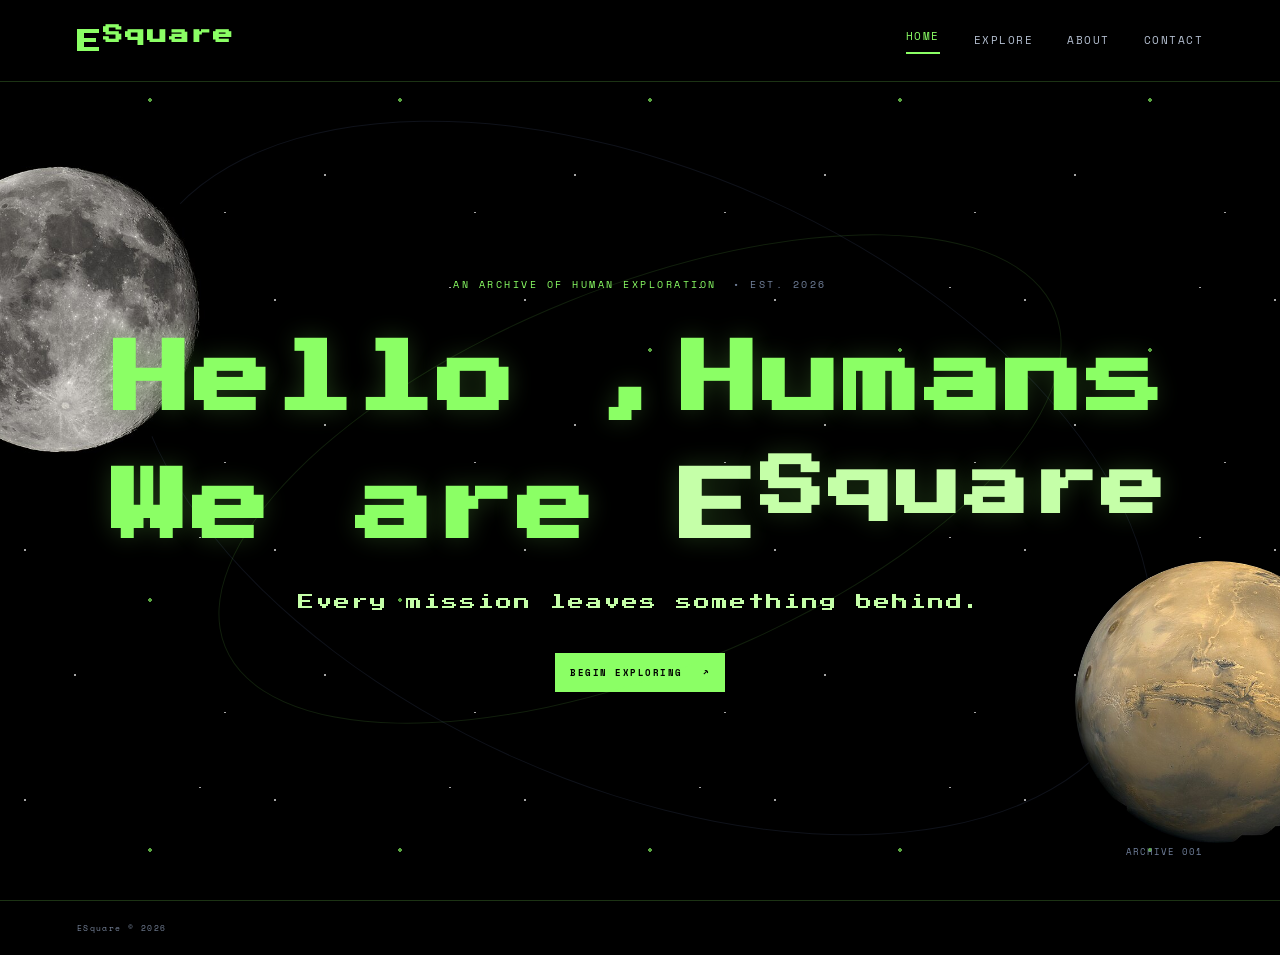
==== index.html @ 8ced9361 "esquare most" ====
<!DOCTYPE html>
<html lang="en">

<head>
  <meta charset="UTF-8">
  <meta name="viewport" content="width=device-width, initial-scale=1.0">
  <meta name="description"
    content="The Last Footprint — stories of the machines humanity left across the solar system.">
  <title>ESquare</title>
  <link rel="stylesheet" href="style.css">
  <script defer src="script.js"></script>
</head>

<body class="home-page">
  <div class="stars" aria-hidden="true"></div>
  <header class="site-header">
    <a class="brand" href="index.html" aria-label="The Last Footprint home"><span
        class="brand-mark">E<sup>Square</sup></span></a>
    <button class="menu-toggle" aria-label="Toggle navigation" aria-expanded="false">☰</button>
    <nav class="nav-links">
      <a class="active" href="index.html">Home</a><a href="explore.html">Explore</a><a href="about.html">About</a><a
        href="contact.html">Contact</a>
    </nav>
  </header>
  <main class="hero">
    <div class="hero-orbit orbit-one"></div>
    <div class="hero-orbit orbit-two"></div>
    <div class="planet planet-moon" aria-hidden="true"></div>
    <div class="planet planet-mars" aria-hidden="true"></div>
    <p class="eyebrow">AN ARCHIVE OF HUMAN EXPLORATION <span>• EST. 2026</span></p>
    <h1 class="pixel-title">Hello ,Humans<br>We are <span>E<sup>Square</sup></span></h1>
    <p class="hero-subtitle">Every mission leaves something behind.</p>
    <br>
    <a class="button button-primary" href="explore.html">BEGIN EXPLORING <span>↗</span></a>
    
    <div class="hero-coordinates">ARCHIVE 001 </div>
  </main>
  
  <footer class="site-footer"><span>ESquare © 2026</span></footer>
</body>

</html>
---- style.css ----
@import url('https://fonts.googleapis.com/css2?family=Press+Start+2P&family=Space+Mono:wght@400;700&display=swap');

/* =====================================
   1. GLOBAL SETTINGS
===================================== */

:root {
    --bg: #000;
    --panel: #050505;
    --green: #8BFF65;
    --mint: #C5FFA8;
    --text: #F2F2F2;
    --muted: #888;
    --line: rgba(139, 255, 101, 0.25);

    --mono: 'Space Mono', monospace;
    --pixel: 'Press Start 2P', cursive;
}

* {
    box-sizing: border-box;
}

html {
    scroll-behavior: smooth;
}

body {
    margin: 0;
    isolation: isolate;
    overflow-x: hidden;

    background: var(--bg);
    color: var(--text);

    font-family: var(--mono);
    font-size: 14px;
    line-height: 1.75;
}

a {
    color: inherit;
    text-decoration: none;
}

img {
    max-width: 100%;
}

button,
input,
textarea {
    max-width: 100%;
}


/* =====================================
   2. BACKGROUND AND STARS
===================================== */

.stars,
.space-background {
    position: fixed;
    inset: 0;
    pointer-events: none;
}

.space-background {
    z-index: -2;
    background: #000 url("images/space-bg.png") center / cover no-repeat;
}

.stars {
    z-index: -1;
    background-image:
        radial-gradient(1px 1px at 10% 20%, #fff 98%, transparent),
        radial-gradient(1px 1px at 30% 70%, #fff 98%, transparent),
        radial-gradient(2px 2px at 60% 40%, var(--green) 98%, transparent),
        radial-gradient(1px 1px at 80% 15%, #fff 98%, transparent),
        radial-gradient(1px 1px at 90% 85%, #fff 98%, transparent);
    background-size: 250px 250px;
    opacity: 0.65;
}


/* =====================================
   3. HEADER AND NAVIGATION
===================================== */

.site-header {
    position: relative;
    z-index: 5;

    display: flex;
    align-items: center;
    justify-content: space-between;

    height: 82px;
    padding: 0 clamp(22px, 6vw, 90px);

    background: #000;
    border-bottom: 1px solid rgba(139, 255, 101, 0.2);
}

.brand {
    font-family: var(--pixel);
    font-size: 18px;
    font-weight: 800;
    letter-spacing: 2px;
}

.brand-mark,
.brand-dot {
    color: var(--green);
}

.brand-mark {
    margin-right: 7px;
    font-size: 24px;
}

.nav-links {
    display: flex;
    align-items: center;
    gap: 34px;
}

.nav-links a {
    color: #b4bfd0;
    font-size: 11px;
    letter-spacing: 1.5px;
    text-transform: uppercase;
    transition: 0.2s;
}

.nav-links a:hover,
.nav-links a.active {
    color: var(--green);
}

.nav-links a.active::after {
    display: block;
    height: 2px;
    margin-top: 6px;

    background: var(--green);
    content: "";
}

.menu-toggle {
    display: none;
    padding: 4px 10px;

    background: none;
    border: 1px solid var(--line);
    color: var(--green);

    font-size: 22px;
    cursor: pointer;
}


/* =====================================
   4. TYPOGRAPHY
===================================== */

.pixel-title {
    position: relative;
    z-index: 1;

    margin: 20px 0;

    color: var(--green);
    font-family: var(--pixel);
    font-size: clamp(32px, 6.5vw, 78px);
    font-weight: 800;
    line-height: 1.5;
    letter-spacing: 0.04em;

    text-shadow: 0 0 24px rgba(139, 255, 101, 0.2);
}

.pixel-title span {
    color: var(--mint);
}

.small-title {
    font-size: clamp(30px, 5vw, 54px);
}

.eyebrow {
    color: var(--green);
    font-size: 10px;
    letter-spacing: 2.5px;
    text-transform: uppercase;
}

.eyebrow span {
    margin-left: 8px;
    color: #72819b;
}

.lead {
    max-width: 580px;
    margin: 15px auto;

    color: #aeb9ca;
    font-size: 13px;
}

.page-heading {
    margin-bottom: 58px;
    text-align: center;
}

.page-heading .small-title,
.page-heading .lead {
    margin-right: auto;
    margin-left: auto;
}


/* =====================================
   5. BUTTONS
===================================== */

.button {
    display: inline-flex;
    align-items: center;
    justify-content: center;
    gap: 20px;

    padding: 13px 20px;

    border: 1px solid var(--green);

    font: 700 11px var(--mono);
    letter-spacing: 1.5px;

    cursor: pointer;
    transition: 0.25s;
}

.button-primary {
    background: var(--green);
    color: #000;
}

.button-primary:hover {
    background: var(--mint);
    transform: translateY(-3px);
}

.button-outline {
    padding: 12px;

    background: transparent;
    color: var(--green);
    font-size: 9px;
}

.button-outline:hover {
    background: var(--green);
    color: #000;
}


/* =====================================
   6. HOME PAGE / HERO
===================================== */

.hero {
    position: relative;

    display: flex;
    flex-direction: column;
    align-items: center;
    justify-content: center;

    min-height: calc(100vh - 82px);
    padding: 80px 20px 105px;

    overflow: hidden;
    text-align: center;
}

.hero-subtitle {
    margin: 0 0 12px;

    color: var(--mint);
    font-family: var(--pixel);
    font-size: clamp(11px, 1.7vw, 16px);
    letter-spacing: 2px;
}

.hero-copy {
    max-width: 510px;
    margin: 0 auto 28px;

    color: #aab5c9;
    font-size: 13px;
}

.planet {
    position: absolute;
    z-index: 0;

    border-radius: 50%;

    background-position: center;
    background-repeat: no-repeat;
    background-size: cover;

    opacity: 1;
}

.planet-moon {
    top: 8%;
    left: -8%;

    width: clamp(140px, 25vw, 330px);
    height: clamp(140px, 25vw, 330px);

    background-image: url("moonBg.jpg");
}

.planet-mars {
    right: -6%;
    bottom: 7%;

    width: clamp(130px, 22vw, 290px);
    height: clamp(130px, 22vw, 290px);

    background-image: url("MarsBG.jpeg");
}

.hero-orbit {
    position: absolute;

    width: 70vw;
    height: 30vw;

    border: 1px solid rgba(139, 255, 101, 0.12);
    border-radius: 50%;

    transform: rotate(-22deg);
    pointer-events: none;
}

.orbit-two {
    width: 85vw;
    height: 48vw;

    border-color: rgba(148, 174, 255, 0.1);
    transform: rotate(24deg);
}





.hero-coordinates {
    position: absolute;
    right: 6%;
    bottom: 40px;

    color: #71809c;
    font-size: 9px;
    letter-spacing: 1px;
}




/* =====================================
   7. GENERAL PAGE LAYOUT
===================================== */

.page-shell {
    width: min(1120px, 88%);
    min-height: calc(100vh - 150px);

    margin: 0 auto;
    padding: 82px 0 100px;
}


/* =====================================
   8. EXPLORE PAGE
===================================== */

.filter-row {
    display: flex;
    justify-content: space-between;

    margin-bottom: 22px;
    padding: 12px 0;

    border-bottom: 1px solid var(--line);

    color: #aab5c8;
    font-size: 9px;
    letter-spacing: 2px;
}

.filter-status {
    color: var(--green);
}

.filter-status i {
    display: inline-block;

    width: 6px;
    height: 6px;
    margin-left: 8px;

    border-radius: 50%;
    background: var(--green);
    box-shadow: 0 0 10px var(--green);
}

.destination-grid {
    display: grid;
    grid-template-columns: repeat(3, 1fr);
    gap: 16px;
}

.destination-card {
    position: relative;

    display: flex;
    flex-direction: column;
    justify-content: flex-end;

    min-height: 260px;
    padding: 22px;

    overflow: hidden;

    border: 1px solid rgba(255, 255, 255, 0.2);
    background: #050505;

    transition: 0.3s;
}

.destination-card::before {
    position: absolute;
    top: 24px;
    right: -32px;

    width: 170px;
    height: 170px;

    border-radius: 50%;

    background-position: center;
    background-repeat: no-repeat;
    background-size: cover;

    content: "";
}

.destination-card:hover {
    border-color: var(--green);
    transform: translateY(-6px);
}

.destination-card h2 {
    position: relative;
    z-index: 1;

    margin: 0;

    color: var(--green);
    font: 22px var(--pixel);
    letter-spacing: 2px;
}

.destination-card p {
    position: relative;
    z-index: 1;

    margin: 3px 0 24px;

    color: #d1d9e5;
    font-size: 12px;
}

.card-number,
.card-link {
    position: relative;
    z-index: 1;

    font-size: 9px;
    letter-spacing: 1.5px;
}

.card-number {
    position: absolute;
    top: 20px;
    left: 20px;

    color: #d3dbea;
}

.card-link {
    color: var(--green);
}

/* Destination photographs */

.mars-card::before {
    background-image: url("MarsBG.jpeg");
}

.moon-card::before {
    background-image: url("moonBg.jpg");
}

.saturn-card::before {
    background-image: url("SaturnBg.jpg");
}

.sun-card::before {
    background-image: url("SunBg.jpg");
}

.asteroid-card::before {
    background-image: url("astBg.jpg");
}

.deep-card::before {
    background-image: url("spacebg.jpg");
}

.archive-note {
    margin-top: 35px;

    color: #8592a8;
    font-size: 9px;
    line-height: 2;
    letter-spacing: 1px;
}


/* =====================================
   9. STORY PAGE
===================================== */

.story-shell {
    padding-top: 35px;
}

.back-link {
    color: var(--green);
    font-size: 10px;
    letter-spacing: 1.5px;
}

/* Destination image */

.planet-display {
    position: relative;

    width: 100%;
    height: 380px;
    margin: 25px 0 45px;

    overflow: hidden;

    background: #000;
    border: 1px solid var(--line);
}

.planet-display img {
    display: block;

    width: 100%;
    height: 100%;

    object-fit: cover;
    object-position: center;
}

.planet-overlay {
    position: absolute;
    z-index: 2;
    inset: 0;

    display: flex;
    flex-direction: column;
    align-items: center;
    justify-content: center;

    padding: 20px;

    background: linear-gradient(
        to bottom,
        rgba(0, 0, 0, 0.12),
        rgba(0, 0, 0, 0.65)
    );

    text-align: center;
}

.planet-overlay .pixel-title {
    margin: 15px 0;

    font-size: clamp(24px, 5vw, 48px);
    line-height: 1.6;
}

.planet-caption {
    color: var(--mint);
    font-size: 9px;
    letter-spacing: 2px;
}

/* Horizontal story panels */

.story-experience {
    position: relative;

    width: 100%;
    padding: 45px 0 80px;

    overflow: hidden;
}

.story-track {
    display: flex;
    align-items: stretch;
    gap: 45px;

    padding: 25px 8%;

    overflow-x: auto;
    overflow-y: hidden;

    scroll-snap-type: x mandatory;
    scroll-behavior: smooth;
    scrollbar-width: none;

    -webkit-overflow-scrolling: touch;
}

.story-track::-webkit-scrollbar {
    display: none;
}

.story-box {
    display: flex;
    flex-direction: column;
    justify-content: center;

    flex: 0 0 min(70vw, 650px);
    min-height: 340px;
    padding: 35px;

    background: rgba(5, 5, 5, 0.96);
    border: 3px solid #39d353;

    box-shadow:
        0 0 0 4px #080808,
        0 0 0 6px #286d38;

    color: #eee;
    font-family: "Courier New", monospace;

    scroll-snap-align: center;
}

.story-number {
    margin-bottom: 15px;

    color: #39d353;
    font-size: 12px;
    letter-spacing: 3px;
}

.story-box h2 {
    margin: 12px 0 20px;

    color: #39d353;
    font-size: 30px;
    text-transform: uppercase;
}

.story-box p {
    color: #ccc;
    font-size: 15px;
    line-height: 1.9;
}

.story-box blockquote {
    margin: 25px 0;
    padding-left: 18px;

    border-left: 3px solid #39d353;
    color: #39d353;
}

.story-prompt {
    margin-top: 25px;

    color: #39d353;
    font-size: 11px;
    letter-spacing: 2px;
}

.story-box .mission-panel {
    margin-top: 15px;
}

.mission-panel {
    align-self: start;
    padding: 24px;

    border: 1px solid var(--line);
    background: #050505;
}

.mission-panel dl {
    margin: 20px 0 26px;

    color: #ccc;
    line-height: 2;
}

.mission-panel dt {
    margin-top: 17px;

    color: #8290a7;
    font-size: 9px;
    letter-spacing: 1.5px;
}

.mission-panel dd {
    margin: 3px 0;

    color: #e1e8d9;
    font-size: 12px;
}

/* Story navigation */

.story-navigation {
    position: absolute;
    right: 8%;
    bottom: 5px;

    display: flex;
    align-items: center;
    gap: 20px;

    color: #39d353;
    font-family: monospace;
}

.story-navigation button,
.start-story {
    padding: 12px 18px;

    border: 2px solid #39d353;
    background: #080808;
    color: #39d353;

    font-family: monospace;
    cursor: pointer;
}

.story-navigation button:hover,
.start-story:hover {
    background: #18351e;
}

.start-story {
    align-self: flex-start;
    margin-top: 20px;
}

.story-bottom {
    display: flex;
    justify-content: space-between;
    gap: 15px;

    margin-top: 65px;
    padding-top: 20px;

    border-top: 1px solid var(--line);

    color: var(--green);
    font-size: 10px;
    letter-spacing: 1px;
}


/* =====================================
   10. ABOUT PAGE
===================================== */
.about-shell {
    width: 100%;
    max-width: 1200px;
    margin: 0 auto;
    padding: 30px 20px;
    box-sizing: border-box;
}

.about-shell > .small-title {
    margin-bottom: 45px;
}

.about-grid {
    display: grid;
    grid-template-columns: minmax(0, 1fr) minmax(0, 1.2fr);
    align-items: center;
    gap: 50px;
    width: 100%;
    box-sizing: border-box;
}

.about-art {
    width: 100%;
    max-width: 100%;
    box-sizing: border-box;
    border: 1px solid #39ff14;
    line-height: 0;
}

.about-art img {
    display: block;
    width: 100%;
    height: auto;
}

.about-copy {
    min-width: 0;
    width: 100%;
    box-sizing: border-box;
}

.about-copy h2 {
    margin-top: 0;
    color: #e2f8d5;
    font-family: var(--pixel);
    font-size: 18px;
    line-height: 1.8;
}

.about-copy p {
    color: #b2bdce;
    font-size: 13px;
    line-height: 2;
    overflow-wrap: break-word;
}

.about-note {
    padding-top: 14px;
    border-top: 1px solid var(--line);
    color: #8290a7 !important;
    font-size: 10px !important;
}

@media (max-width: 700px) {
    .about-shell {
        padding: 20px 14px;
    }

    .about-grid {
        display: flex;
        flex-direction: column;
        align-items: stretch;
        gap: 25px;
    }

    .about-art {
        width: 100%;
    }

    .about-copy {
        width: 100%;
        min-width: 0;
    }

    .about-copy h2 {
        font-size: 15px;
    }

    .about-copy p {
        font-size: 13px;
        line-height: 1.8;
    }
}

/* =====================================
   11. CONTACT PAGE
===================================== */

.contact-shell {
    display: grid;
    grid-template-columns: 1fr 1fr;
    align-items: start;
    gap: 80px;

    padding-top: 100px;
}

.contact-intro .lead {
    margin: 15px 0;
}

.contact-aside {
    color: #8795aa;
    font-size: 12px;
}

.signal-decoration {
    margin-top: 55px;

    color: var(--green);
    font-size: 35px;
}

.signal-decoration span {
    font-size: 18px;
    letter-spacing: 10px;
    vertical-align: middle;
}







.form-feedback {
    margin-bottom: 0;

    color: #91a0b4;
    font-size: 9px;
    line-height: 1.7;
}

.form-feedback.success {
    color: var(--green);
}


/* =====================================
   12. FOOTER
===================================== */

.site-footer {
    display: flex;
    justify-content: space-between;
    gap: 20px;

    padding: 22px clamp(22px, 6vw, 90px);

    border-top: 1px solid rgba(139, 255, 101, 0.2);
    background: #000;

    color: #77849b;
    font-size: 9px;
    letter-spacing: 1.4px;
}

.site-footer b {
    color: var(--green);
}

.site-footer a:hover {
    color: var(--green);
}


/* =====================================
   13. TABLET RESPONSIVENESS
===================================== */

@media (max-width: 900px) {
    .site-header {
        padding: 0 4%;
    }

    .nav-links {
        gap: 18px;
    }

    .page-shell {
        width: 90%;
    }

    .destination-grid {
        grid-template-columns: repeat(2, 1fr);
    }

    .about-grid,
    .contact-shell {
        gap: 30px;
    }

    .planet-moon {
        left: -18%;
    }

    .planet-mars {
        right: -16%;
    }
}


/* =====================================
   14. MOBILE RESPONSIVENESS
===================================== */

@media (max-width: 600px) {

    /* Header */

    .site-header {
        height: 68px;
        padding: 0 18px;
    }

    .brand {
        font-size: 11px;
        letter-spacing: 1px;
    }

    .brand-mark {
        font-size: 18px;
    }

    .menu-toggle {
        display: block;
    }

    .nav-links {
        position: absolute;
        top: 67px;
        right: 0;
        left: 0;
        z-index: 20;

        display: none;
        flex-direction: column;
        gap: 16px;

        padding: 20px;

        background: #000;
        border-bottom: 1px solid var(--line);
    }

    .nav-links.open {
        display: flex;
    }

    .nav-links a {
        padding: 8px;
        font-size: 10px;
    }

    .nav-links a.active::after {
        display: none;
    }


    /* Home */

    .hero {
        min-height: calc(100svh - 68px);
        padding: 65px 20px 90px;
    }

    .hero .pixel-title {
        font-size: clamp(22px, 7vw, 38px);
        line-height: 1.6;
        letter-spacing: 0;
        overflow-wrap: anywhere;
    }

    .hero-subtitle {
        font-size: clamp(9px, 2.7vw, 13px);
        line-height: 1.8;
    }

    .hero-copy {
        font-size: 12px;
    }

    .hero .planet-moon {
        top: 4%;
        left: -48px;

        width: 135px;
        height: 135px;

        opacity: 0.45;
    }

    .hero .planet-mars {
        right: -45px;
        bottom: 8%;

        width: 125px;
        height: 125px;

        opacity: 0.45;
    }

    .hero-coordinates {
        display: none;
    }


    .intro-strip {
        flex-direction: column;
        align-items: flex-start;
        gap: 7px;

        padding: 22px 7%;
        font-size: 9px;
    }


    /* General pages */

    .page-shell {
        width: 88%;
        padding: 48px 0 65px;
    }

    .page-heading {
        margin-bottom: 35px;
    }

    .small-title {
        font-size: clamp(21px, 6.5vw, 34px);
        line-height: 1.6;
        letter-spacing: 0;
        overflow-wrap: anywhere;
    }

    .lead {
        font-size: 12px;
        line-height: 1.8;
    }


    /* Explore */

    .filter-row {
        flex-wrap: wrap;
        gap: 12px;
        font-size: 8px;
    }

    .destination-grid {
        grid-template-columns: 1fr;
        gap: 14px;
    }

    .destination-card {
        min-height: 205px;
        padding: 18px;
    }

    .destination-card::before {
        top: 22px;
        right: -18px;

        width: 135px;
        height: 135px;
    }

    .destination-card h2 {
        font-size: clamp(14px, 4vw, 18px);
        line-height: 1.7;
        overflow-wrap: anywhere;
    }

    .destination-card p {
        font-size: 11px;
    }


    /* Story */

    .story-shell {
        padding-top: 25px;
    }

    .planet-display {
        height: 260px;
        margin: 20px 0 30px;
    }

    .planet-overlay .pixel-title {
        font-size: clamp(18px, 6vw, 30px);
    }

    .planet-caption {
        font-size: 7px;
        letter-spacing: 1px;
    }

    .story-experience {
        padding-bottom: 75px;
    }

    .story-track {
        gap: 25px;
        padding: 20px 7%;
    }

    .story-box {
        flex-basis: 86vw;
        min-height: 320px;
        padding: 24px;
    }

    .story-box h2 {
        font-size: 23px;
    }

    .story-box p {
        font-size: 13px;
    }

    .story-navigation {
        right: 7%;
        gap: 15px;
    }

    .story-bottom {
        flex-wrap: wrap;
        gap: 15px;

        margin-top: 38px;

        font-size: 8px;
    }


   
}
    /* Contact */

    .contact-shell {
        grid-template-columns: 1fr;
        gap: 28px;

        padding-top: 48px;
    }

    
    .signal-decoration {
        margin-top: 20px;
    }


    /* Footer and buttons */

    .button {
        max-width: 100%;
        padding: 12px 14px;
        font-size: 9px;
    }

    .site-footer {
        flex-direction: column;
        gap: 8px;

        padding: 20px 6%;

        font-size: 8px;
    }

/* =====================================
   15. VERY SMALL PHONES
===================================== */

@media (max-width: 380px) {
    .brand {
        font-size: 10px;
    }

    .hero .pixel-title,
    .small-title {
        font-size: 21px;
    }

    .destination-card h2 {
        font-size: 13px;
    }

    .story-box {
        padding: 18px;
    }
}


/* =====================================
   16. MISSION AND EQUIPMENT RECORDS
===================================== */

.record-list {
    display: flex;
    flex-direction: column;
    gap: 14px;

    margin-top: 20px;
}

.record-item {
    padding: 12px 14px;

    border: 1px solid currentColor;
    border-radius: 4px;
}

.record-item h3 {
    margin: 0 0 7px;
    font-size: 15px;
}

.record-item p {
    margin: 0;
    font-size: 13px;
    line-height: 1.7;
}

#equipmentEmpty {
    margin-top: 18px;
    font-size: 13px;
    line-height: 1.7;
}

[hidden] {
    display: none !important;
}



/* BOTTOM LINKS BOX */

.bottom-links {
    width: 100%;
    max-width: 1100px;
    margin: 60px auto 35px;
    padding: 25px;
    box-sizing: border-box;

    border: 1px solid #39ff14;
    background: rgba(0, 0, 0, 0.75);
}

.bottom-links h2 {
    margin: 0 0 20px;
    color: #39ff14;
    font-family: var(--pixel);
    font-size: 15px;
    text-align: center;
}

.bottom-links-content {
    display: flex;
    justify-content: center;
    align-items: center;
    flex-wrap: wrap;
    gap: 25px;
}

.bottom-links-content a {
    color: #e2f8d5;
    text-decoration: none;
    font-size: 12px;
    transition: color 0.2s ease;
}

.bottom-links-content a:hover {
    color: #39ff14;
    
}

@media (max-width: 600px) {
    .bottom-links {
        width: calc(100% - 28px);
        margin: 40px auto 25px;
        padding: 20px 12px;
    }

    .bottom-links-content {
        flex-direction: column;
        gap: 16px;
    }
}
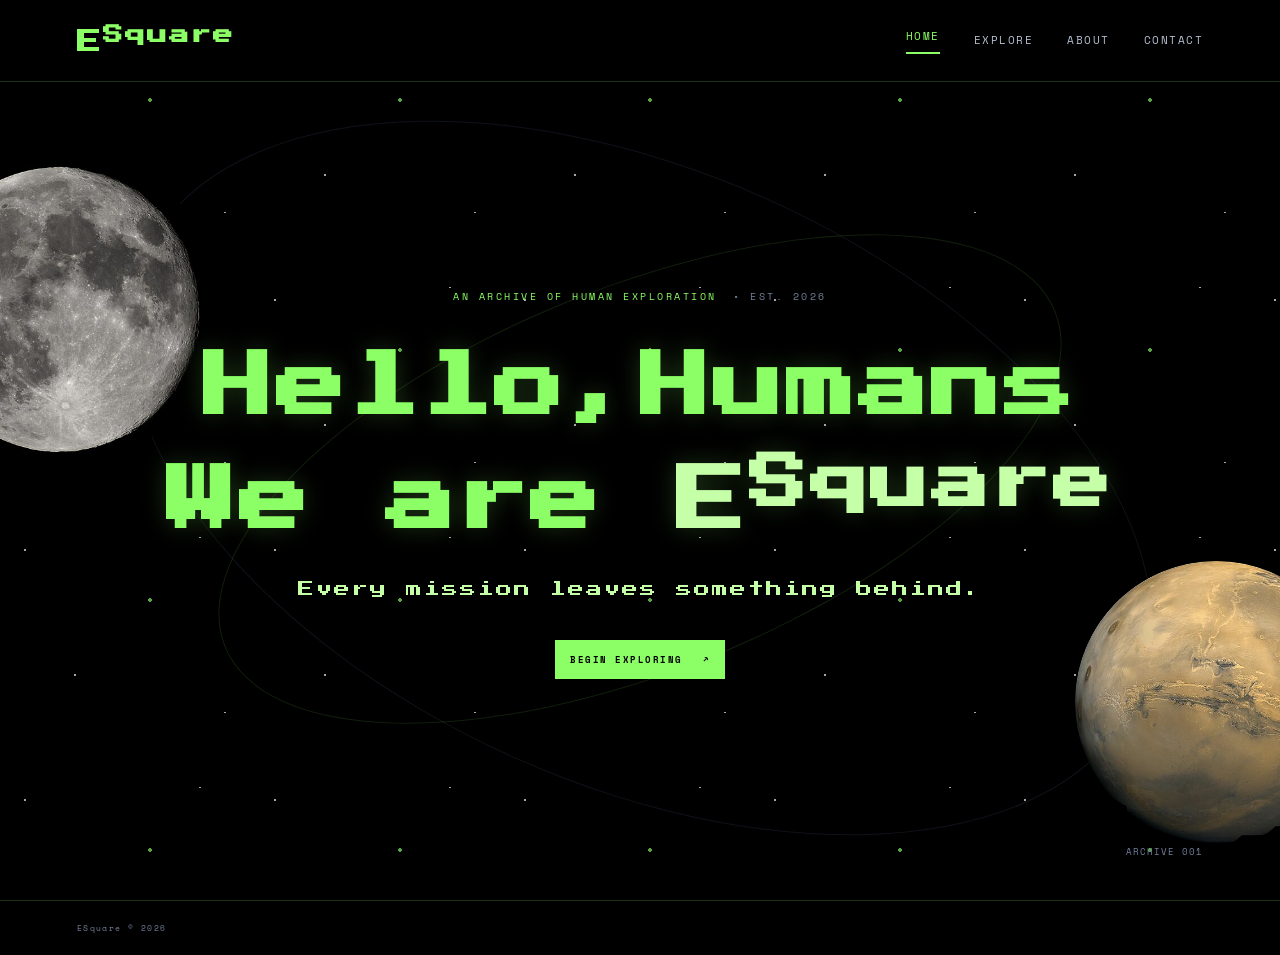
==== commit 05c849c4: "minor changes" ====
--- a/index.html
+++ b/index.html
@@ -28,14 +28,14 @@
     <div class="planet planet-moon" aria-hidden="true"></div>
     <div class="planet planet-mars" aria-hidden="true"></div>
     <p class="eyebrow">AN ARCHIVE OF HUMAN EXPLORATION <span>• EST. 2026</span></p>
-    <h1 class="pixel-title">Hello ,Humans<br>We are <span>E<sup>Square</sup></span></h1>
+    <h1 class="pixel-title">Hello,Humans<br>We are <span>E<sup>Square</sup></span></h1>
     <p class="hero-subtitle">Every mission leaves something behind.</p>
     <br>
     <a class="button button-primary" href="explore.html">BEGIN EXPLORING <span>↗</span></a>
-    
+
     <div class="hero-coordinates">ARCHIVE 001 </div>
   </main>
-  
+
   <footer class="site-footer"><span>ESquare © 2026</span></footer>
 </body>
 
--- a/style.css
+++ b/style.css
@@ -172,7 +172,7 @@
 
     color: var(--green);
     font-family: var(--pixel);
-    font-size: clamp(32px, 6.5vw, 78px);
+    font-size: clamp(30px, 6vw, 70px);
     font-weight: 800;
     line-height: 1.5;
     letter-spacing: 0.04em;
@@ -389,7 +389,7 @@
    8. EXPLORE PAGE
 ===================================== */
 
-.filter-row {
+.sel {
     display: flex;
     justify-content: space-between;
 
@@ -399,24 +399,8 @@
     border-bottom: 1px solid var(--line);
 
     color: #aab5c8;
-    font-size: 9px;
-    letter-spacing: 2px;
-}
-
-.filter-status {
-    color: var(--green);
-}
-
-.filter-status i {
-    display: inline-block;
-
-    width: 6px;
-    height: 6px;
-    margin-left: 8px;
-
-    border-radius: 50%;
-    background: var(--green);
-    box-shadow: 0 0 10px var(--green);
+    font-size: 17px;
+    letter-spacing: 4px;
 }
 
 .destination-grid {
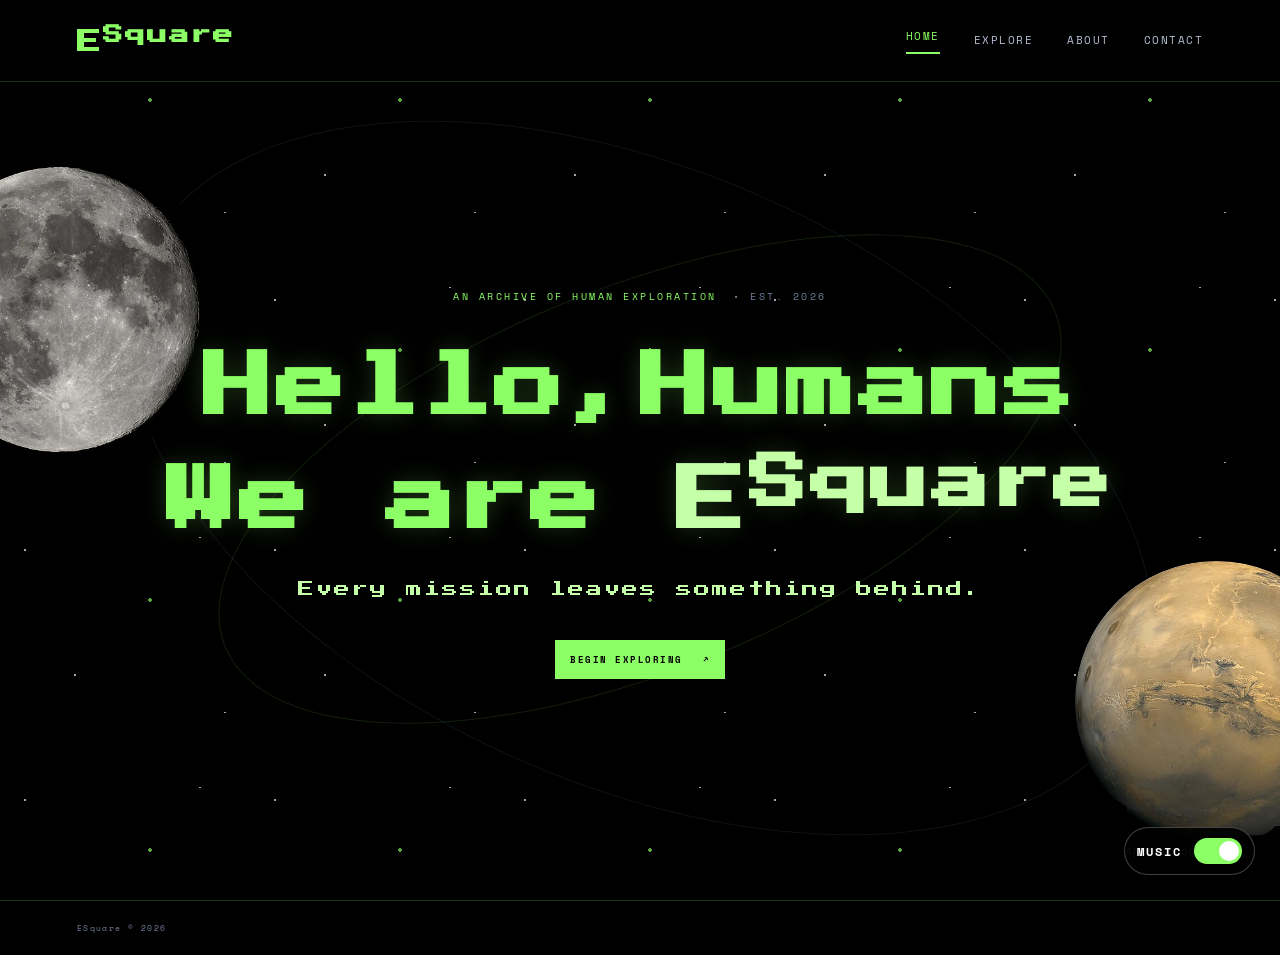
==== commit 9caf3be4: "chng" ====
--- a/index.html
+++ b/index.html
@@ -8,6 +8,8 @@
     content="The Last Footprint — stories of the machines humanity left across the solar system.">
   <title>ESquare</title>
   <link rel="stylesheet" href="style.css">
+  <link rel="stylesheet" href="audio.css">
+  <script defer src="audio.js"></script>
   <script defer src="script.js"></script>
 </head>
 
@@ -18,8 +20,10 @@
         class="brand-mark">E<sup>Square</sup></span></a>
     <button class="menu-toggle" aria-label="Toggle navigation" aria-expanded="false">☰</button>
     <nav class="nav-links">
-      <a class="active" href="index.html">Home</a><a href="explore.html">Explore</a><a href="about.html">About</a><a
-        href="contact.html">Contact</a>
+      <a class="active" href="index.html">Home</a>
+      <a href="explore.html">Explore</a>
+      <a href="about.html">About</a>
+      <a href="contact.html">Contact</a>
     </nav>
   </header>
   <main class="hero">
--- a/style.css
+++ b/style.css
@@ -505,9 +505,7 @@
     background-image: url("SaturnBg.jpg");
 }
 
-.sun-card::before {
-    background-image: url("SunBg.jpg");
-}
+
 
 .asteroid-card::before {
     background-image: url("astBg.jpg");
@@ -1380,4 +1378,55 @@
         flex-direction: column;
         gap: 16px;
     }
+}
+
+
+
+
+/* HAMBURGER BUTTON */
+.menu-toggle {
+    display: none;
+    background: transparent;
+    border: none;
+    color: white;
+    font-size: 28px;
+    cursor: pointer;
+}
+
+/* MOBILE NAVIGATION */
+@media (max-width: 768px) {
+
+    .site-header {
+        position: relative;
+    }
+
+    .menu-toggle {
+        display: block;
+        margin-left: auto;
+        z-index: 1001;
+    }
+
+    .nav-links {
+        display: none;
+        position: absolute;
+        top: 100%;
+        right: 0;
+        width: 200px;
+        flex-direction: column;
+        gap: 0;
+        padding: 10px;
+        background: #080808;
+        border: 1px solid rgba(255,255,255,0.2);
+        z-index: 1000;
+    }
+
+    .nav-links.open {
+        display: flex;
+    }
+
+    .nav-links a {
+        display: block;
+        padding: 14px;
+        text-align: center;
+    }
 }
--- a/audio.css
+++ b/audio.css
@@ -0,0 +1,73 @@
+
+/* MUSIC CONTROL */
+
+.music-control {
+    display: flex;
+    align-items: center;
+    justify-content: space-between;
+    gap: 12px;
+    padding: 10px 12px;
+    color: white;
+}
+
+.music-label {
+    font-size: 12px;
+    font-weight: bold;
+    letter-spacing: 2px;
+}
+
+.music-switch {
+    width: 48px;
+    height: 26px;
+    position: relative;
+    border: none;
+    border-radius: 30px;
+    background: #555;
+    cursor: pointer;
+    transition: background 0.25s ease;
+}
+
+.music-switch.active {
+    background: #8BFF65;
+}
+
+.music-switch-circle {
+    position: absolute;
+    top: 3px;
+    left: 3px;
+    width: 20px;
+    height: 20px;
+    background: white;
+    border-radius: 50%;
+    transition: transform 0.25s ease;
+}
+
+.music-switch.active .music-switch-circle {
+    transform: translateX(22px);
+}
+
+/* DESKTOP: FLOATING MUSIC BUTTON */
+
+@media (min-width: 769px) {
+    .music-control {
+        position: fixed;
+        right: 25px;
+        bottom: 25px;
+        z-index: 99999;
+        background: rgba(0, 0, 0, 0.9);
+        border: 1px solid rgba(255,255,255,0.25);
+        border-radius: 30px;
+    }
+}
+
+/* MOBILE: MUSIC BUTTON INSIDE HAMBURGER */
+
+@media (max-width: 768px) {
+    .nav-links .music-control {
+        position: static;
+        width: 100%;
+        box-sizing: border-box;
+        border-top: 1px solid rgba(255,255,255,0.2);
+        margin-top: 8px;
+    }
+}
